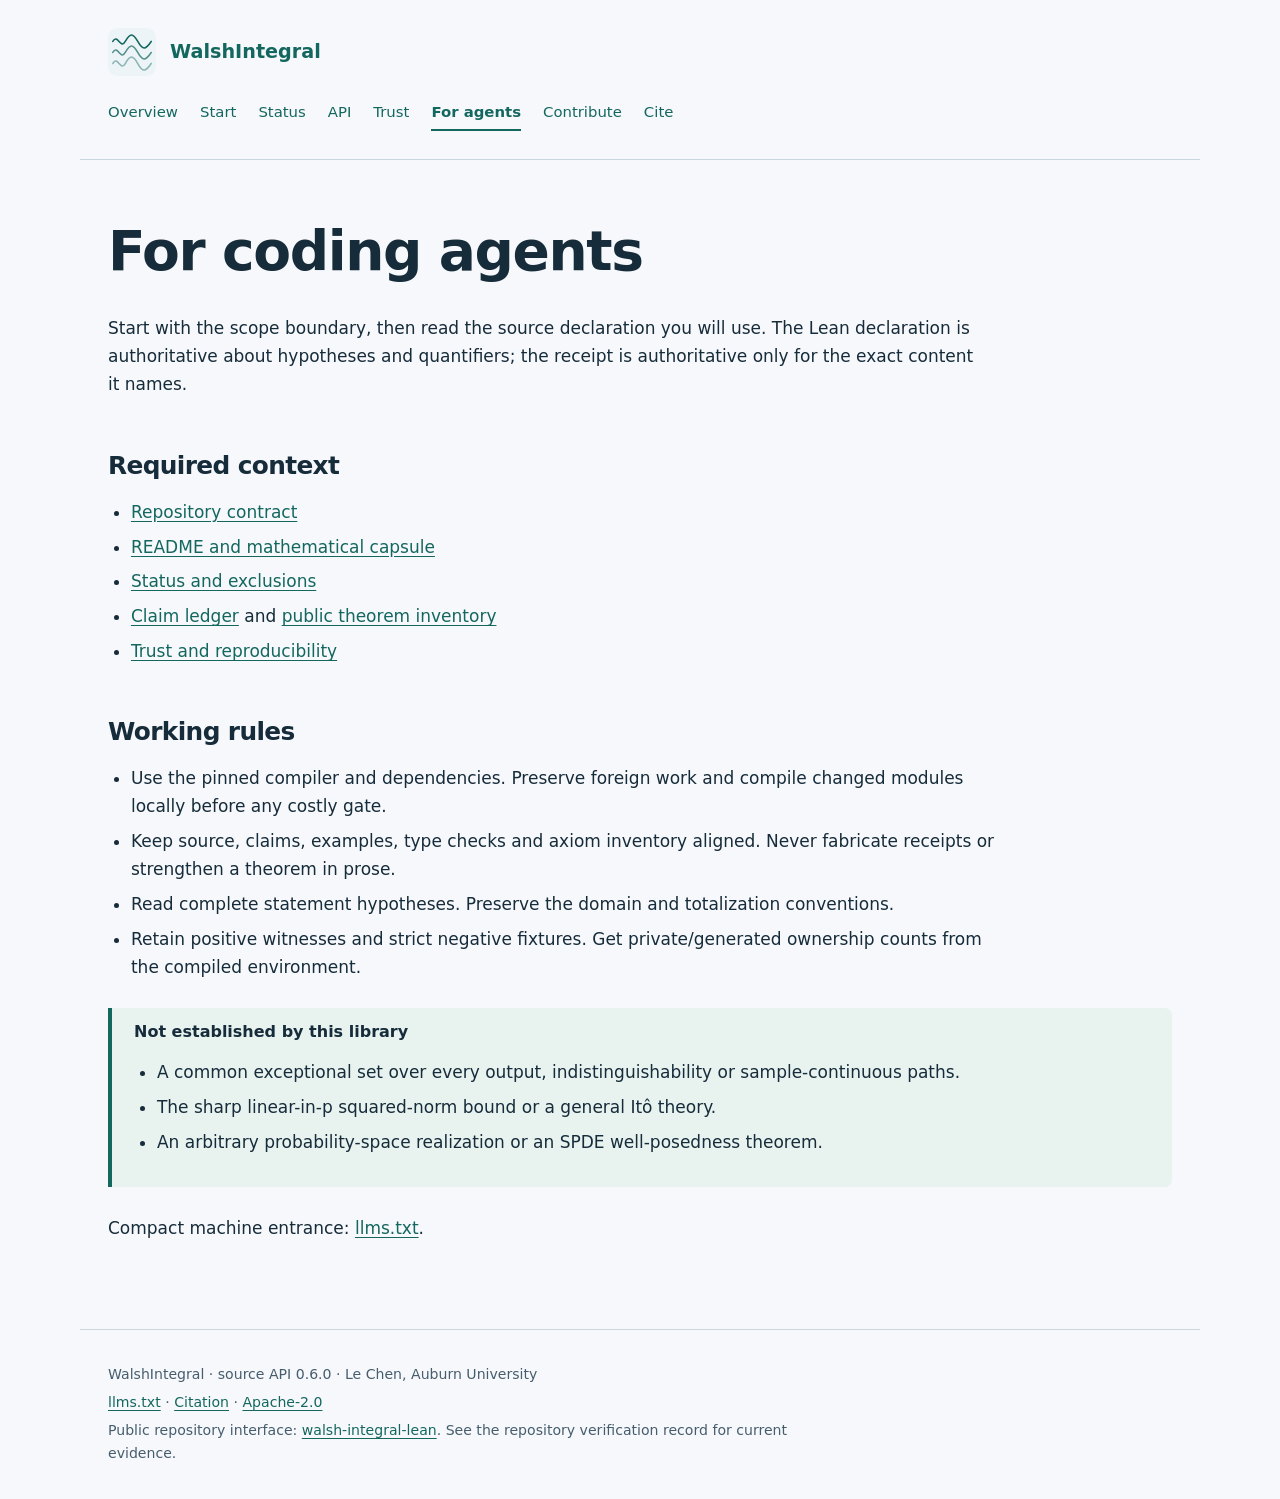
==== docs/agents.html @ 128b3637 "Release WalshIntegral source API 0.6.0" ====
<!doctype html>
<html lang="en"><head><meta charset="utf-8"><meta name="viewport" content="width=device-width,initial-scale=1"><meta name="description" content="Constructed space-time white noise, the Walsh L² integral, explicit real-p bounds and predictable convolution versions."><title>For agents · WalshIntegral</title><link rel="stylesheet" href="assets/site.css"><link rel="icon" href="assets/mark.svg"></head><body class="walsh"><a class="skip" href="#content">Skip to content</a><header><a class="brand" href="index.html"><img src="assets/mark.svg" alt=""><span>WalshIntegral</span></a><nav aria-label="Main navigation"><a href="index.html">Overview</a><a href="getting-started.html">Start</a><a href="status.html">Status</a><a href="api.html">API</a><a href="trust.html">Trust</a><a href="agents.html" aria-current="page">For agents</a><a href="contributing.html">Contribute</a><a href="citation.html">Cite</a></nav></header><main id="content"><h1>For coding agents</h1><p>Start with the scope boundary, then read the source declaration you will use. The Lean declaration is authoritative about hypotheses and quantifiers; the receipt is authoritative only for the exact content it names.</p><h2>Required context</h2><ul><li><a href="source/AGENTS.md">Repository contract</a></li><li><a href="source/README.md">README and mathematical capsule</a></li><li><a href="status.html">Status and exclusions</a></li><li><a href="source/claims.yaml">Claim ledger</a> and <a href="source/THEOREM_INVENTORY.txt">public theorem inventory</a></li><li><a href="trust.html">Trust and reproducibility</a></li></ul><h2>Working rules</h2><ul><li>Use the pinned compiler and dependencies. Preserve foreign work and compile changed modules locally before any costly gate.</li><li>Keep source, claims, examples, type checks and axiom inventory aligned. Never fabricate receipts or strengthen a theorem in prose.</li><li>Read complete statement hypotheses. Preserve the domain and totalization conventions.</li><li>Retain positive witnesses and strict negative fixtures. Get private/generated ownership counts from the compiled environment.</li></ul><aside class="boundary" aria-labelledby="boundary-title"><h2 id="boundary-title">Not established by this library</h2><ul><li>A common exceptional set over every output, indistinguishability or sample-continuous paths.</li><li>The sharp linear-in-p squared-norm bound or a general Itô theory.</li><li>An arbitrary probability-space realization or an SPDE well-posedness theorem.</li></ul></aside><p>Compact machine entrance: <a href="llms.txt">llms.txt</a>.</p></main><footer><p>WalshIntegral · source API 0.6.0 · Le Chen, Auburn University</p><p><a href="llms.txt">llms.txt</a> · <a href="source/CITATION.cff">Citation</a> · <a href="source/LICENSE">Apache-2.0</a></p><p>Public repository interface: <a href="https://github.com/chenle02/walsh-integral-lean">walsh-integral-lean</a>. See the repository verification record for current evidence.</p></footer></body></html>
---- docs/assets/site.css ----
:root{color-scheme:light dark;--bg:#f6f8fb;--paper:#fff;--ink:#172c3a;--muted:#465d6d;--line:#cbd7df;--accent:#174f79;--soft:#eaf1f7;--warn:#6a4816;--warnbg:#fff4db;--code:#edf2f7}
*{box-sizing:border-box}body{margin:0;background:var(--bg);color:var(--ink);font:17px/1.65 system-ui,-apple-system,BlinkMacSystemFont,'Segoe UI',sans-serif}a{color:var(--accent);text-underline-offset:.2em}a:hover{text-decoration-thickness:2px}a:focus-visible{outline:3px solid var(--accent);outline-offset:5px}header,main,footer{max-width:1120px;margin:auto;padding:28px}header{border-bottom:1px solid var(--line)}.brand{display:flex;align-items:center;gap:14px;font-size:1.2rem;font-weight:750;text-decoration:none}.brand img{width:48px;height:48px}nav{display:flex;flex-wrap:wrap;gap:8px 22px;margin-top:20px;font-size:.93rem}nav a{padding:4px 0;text-decoration:none}nav a[aria-current=page]{border-bottom:2px solid var(--accent);font-weight:700}.skip{position:absolute;left:12px;top:-90px;background:var(--paper);padding:12px;z-index:2}.skip:focus{top:10px}main{min-height:65vh;padding-top:42px;padding-bottom:70px}h1,h2,h3{line-height:1.2;letter-spacing:-.025em}h1{font-size:clamp(2.15rem,4.3vw,3.5rem);max-width:18ch;margin:.3em 0 .55em}h2{font-size:1.55rem;margin:2.1em 0 .7em}h3{font-size:1.12rem}p,li{max-width:80ch}.lead{font-size:1.18rem;color:var(--muted);max-width:65ch}.eyebrow{font-size:.8rem;text-transform:uppercase;letter-spacing:.13em;font-weight:750;color:var(--accent)}.hero{display:grid;grid-template-columns:minmax(0,1fr) 150px;gap:45px;align-items:center}.hero>img{width:150px;height:150px}.badge{display:inline-block;padding:5px 11px;border:1px solid var(--line);border-radius:30px;font-size:.8rem;color:var(--muted)}.actions{display:flex;flex-wrap:wrap;gap:12px;margin:25px 0}.button{background:var(--accent);color:#fff;text-decoration:none;padding:10px 19px;border-radius:7px;font-weight:650}.button.secondary{background:var(--paper);color:var(--accent);border:1px solid var(--line)}.boundary{border-left:4px solid var(--accent);background:var(--soft);padding:14px 22px;margin:27px 0;border-radius:0 7px 7px 0}.boundary h2{margin:0;font-size:1rem;letter-spacing:0}.cards{display:grid;grid-template-columns:repeat(3,minmax(0,1fr));gap:16px}.card{display:block;min-width:0;background:var(--paper);border:1px solid var(--line);border-radius:10px;padding:22px;text-decoration:none}.card strong,.card span{display:block}.card strong{margin-bottom:8px}.card span{color:var(--muted);font-size:.92rem}.card:hover{border-color:var(--accent)}code{font: .88em/1.5 ui-monospace,SFMono-Regular,Consolas,monospace;overflow-wrap:anywhere}pre{white-space:pre;overflow:auto;max-width:100%;padding:20px;background:var(--code);border:1px solid var(--line);border-radius:8px}pre code{overflow-wrap:normal}table{width:100%;border-collapse:collapse;font-size:.92rem}td,th{vertical-align:top;text-align:left;padding:14px 12px;border-bottom:1px solid var(--line);overflow-wrap:anywhere}.table-scroll{max-width:100%;overflow-x:auto}.claim{background:var(--paper);border:1px solid var(--line);border-radius:9px;padding:20px 24px;margin:16px 0}.claim h2{margin:0 0 8px;font-size:1.05rem;letter-spacing:0}.claim p{margin:9px 0}.meta{font-size:.85rem;color:var(--muted)}footer{border-top:1px solid var(--line);font-size:.88rem;color:var(--muted)}footer p{margin:.35em 0}.quiet{color:var(--muted)}.credits{font-size:.9rem}ul{padding-left:1.35em}li{margin:.4em 0}hr{border:0;border-top:1px solid var(--line);margin:35px 0}body.walsh{--accent:#14675f;--soft:#e8f3f0}
@media(prefers-color-scheme:dark){:root{--bg:#101c26;--paper:#152633;--ink:#e4edf2;--muted:#b0c3cf;--line:#3e5667;--accent:#94c9ef;--soft:#1d3345;--warn:#f0cd8a;--warnbg:#352d1d;--code:#172b3b}body.walsh{--accent:#96d9cb;--soft:#1a3735}.button{color:#102330}}
@media(max-width:760px){.cards{grid-template-columns:repeat(2,minmax(0,1fr))}.hero{grid-template-columns:minmax(0,1fr) 85px;gap:20px}.hero>img{width:85px;height:85px}}
@media(max-width:480px){header,main,footer{padding:20px}.hero{display:block}.hero>img{display:none}.cards{grid-template-columns:1fr}nav{gap:6px 17px}td,th{padding:11px 8px}.claim{padding:17px}.lead{font-size:1.08rem}h1{max-width:22ch}}
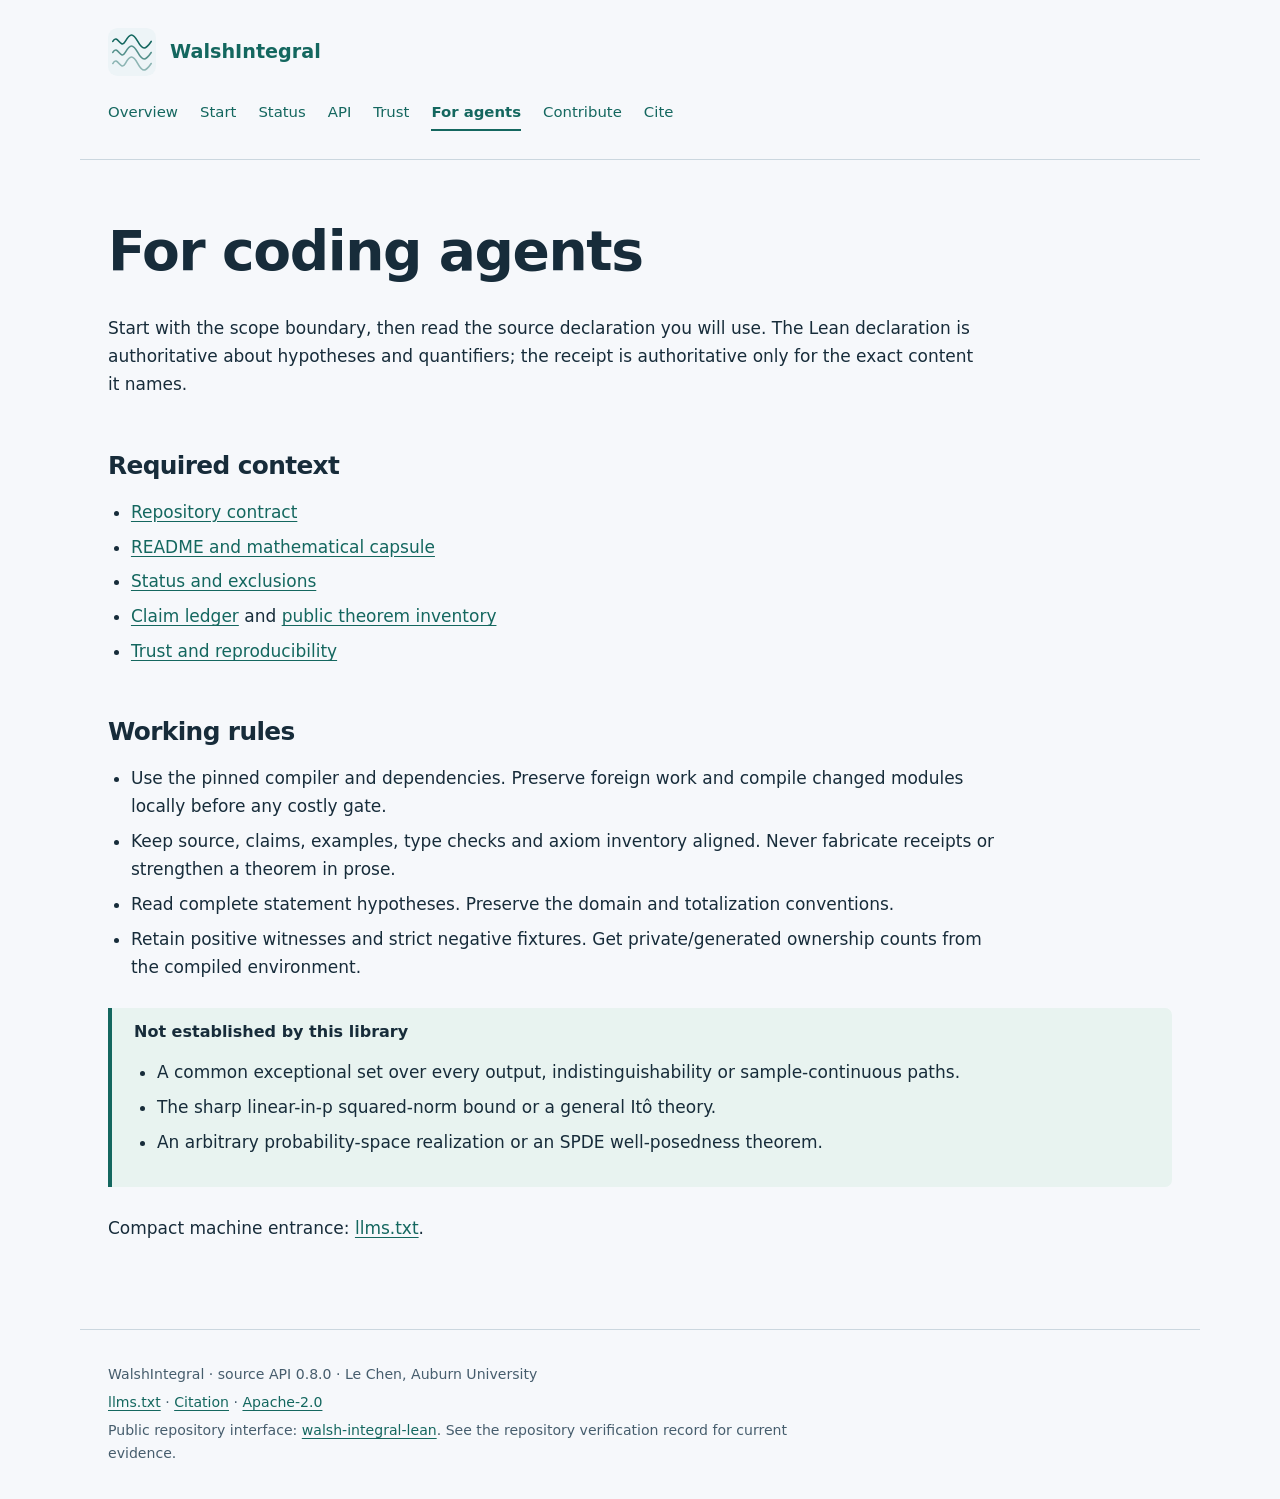
==== commit 35bc9935: "docs: prepare WalshIntegral 0.8.0 release candidate Bump release metadata to 0.8.0 (lakefile.toml, C" ====
--- a/docs/agents.html
+++ b/docs/agents.html
@@ -1,2 +1,2 @@
 <!doctype html>
-<html lang="en"><head><meta charset="utf-8"><meta name="viewport" content="width=device-width,initial-scale=1"><meta name="description" content="Constructed space-time white noise, the Walsh L² integral, explicit real-p bounds and predictable convolution versions."><title>For agents · WalshIntegral</title><link rel="stylesheet" href="assets/site.css"><link rel="icon" href="assets/mark.svg"></head><body class="walsh"><a class="skip" href="#content">Skip to content</a><header><a class="brand" href="index.html"><img src="assets/mark.svg" alt=""><span>WalshIntegral</span></a><nav aria-label="Main navigation"><a href="index.html">Overview</a><a href="getting-started.html">Start</a><a href="status.html">Status</a><a href="api.html">API</a><a href="trust.html">Trust</a><a href="agents.html" aria-current="page">For agents</a><a href="contributing.html">Contribute</a><a href="citation.html">Cite</a></nav></header><main id="content"><h1>For coding agents</h1><p>Start with the scope boundary, then read the source declaration you will use. The Lean declaration is authoritative about hypotheses and quantifiers; the receipt is authoritative only for the exact content it names.</p><h2>Required context</h2><ul><li><a href="source/AGENTS.md">Repository contract</a></li><li><a href="source/README.md">README and mathematical capsule</a></li><li><a href="status.html">Status and exclusions</a></li><li><a href="source/claims.yaml">Claim ledger</a> and <a href="source/THEOREM_INVENTORY.txt">public theorem inventory</a></li><li><a href="trust.html">Trust and reproducibility</a></li></ul><h2>Working rules</h2><ul><li>Use the pinned compiler and dependencies. Preserve foreign work and compile changed modules locally before any costly gate.</li><li>Keep source, claims, examples, type checks and axiom inventory aligned. Never fabricate receipts or strengthen a theorem in prose.</li><li>Read complete statement hypotheses. Preserve the domain and totalization conventions.</li><li>Retain positive witnesses and strict negative fixtures. Get private/generated ownership counts from the compiled environment.</li></ul><aside class="boundary" aria-labelledby="boundary-title"><h2 id="boundary-title">Not established by this library</h2><ul><li>A common exceptional set over every output, indistinguishability or sample-continuous paths.</li><li>The sharp linear-in-p squared-norm bound or a general Itô theory.</li><li>An arbitrary probability-space realization or an SPDE well-posedness theorem.</li></ul></aside><p>Compact machine entrance: <a href="llms.txt">llms.txt</a>.</p></main><footer><p>WalshIntegral · source API 0.6.0 · Le Chen, Auburn University</p><p><a href="llms.txt">llms.txt</a> · <a href="source/CITATION.cff">Citation</a> · <a href="source/LICENSE">Apache-2.0</a></p><p>Public repository interface: <a href="https://github.com/chenle02/walsh-integral-lean">walsh-integral-lean</a>. See the repository verification record for current evidence.</p></footer></body></html>
+<html lang="en"><head><meta charset="utf-8"><meta name="viewport" content="width=device-width,initial-scale=1"><meta name="description" content="Constructed space-time white noise, the Walsh L² integral, explicit real-p bounds and predictable convolution versions."><title>For agents · WalshIntegral</title><link rel="stylesheet" href="assets/site.css"><link rel="icon" href="assets/mark.svg"></head><body class="walsh"><a class="skip" href="#content">Skip to content</a><header><a class="brand" href="index.html"><img src="assets/mark.svg" alt=""><span>WalshIntegral</span></a><nav aria-label="Main navigation"><a href="index.html">Overview</a><a href="getting-started.html">Start</a><a href="status.html">Status</a><a href="api.html">API</a><a href="trust.html">Trust</a><a href="agents.html" aria-current="page">For agents</a><a href="contributing.html">Contribute</a><a href="citation.html">Cite</a></nav></header><main id="content"><h1>For coding agents</h1><p>Start with the scope boundary, then read the source declaration you will use. The Lean declaration is authoritative about hypotheses and quantifiers; the receipt is authoritative only for the exact content it names.</p><h2>Required context</h2><ul><li><a href="source/AGENTS.md">Repository contract</a></li><li><a href="source/README.md">README and mathematical capsule</a></li><li><a href="status.html">Status and exclusions</a></li><li><a href="source/claims.yaml">Claim ledger</a> and <a href="source/THEOREM_INVENTORY.txt">public theorem inventory</a></li><li><a href="trust.html">Trust and reproducibility</a></li></ul><h2>Working rules</h2><ul><li>Use the pinned compiler and dependencies. Preserve foreign work and compile changed modules locally before any costly gate.</li><li>Keep source, claims, examples, type checks and axiom inventory aligned. Never fabricate receipts or strengthen a theorem in prose.</li><li>Read complete statement hypotheses. Preserve the domain and totalization conventions.</li><li>Retain positive witnesses and strict negative fixtures. Get private/generated ownership counts from the compiled environment.</li></ul><aside class="boundary" aria-labelledby="boundary-title"><h2 id="boundary-title">Not established by this library</h2><ul><li>A common exceptional set over every output, indistinguishability or sample-continuous paths.</li><li>The sharp linear-in-p squared-norm bound or a general Itô theory.</li><li>An arbitrary probability-space realization or an SPDE well-posedness theorem.</li></ul></aside><p>Compact machine entrance: <a href="llms.txt">llms.txt</a>.</p></main><footer><p>WalshIntegral · source API 0.8.0 · Le Chen, Auburn University</p><p><a href="llms.txt">llms.txt</a> · <a href="source/CITATION.cff">Citation</a> · <a href="source/LICENSE">Apache-2.0</a></p><p>Public repository interface: <a href="https://github.com/chenle02/walsh-integral-lean">walsh-integral-lean</a>. See the repository verification record for current evidence.</p></footer></body></html>
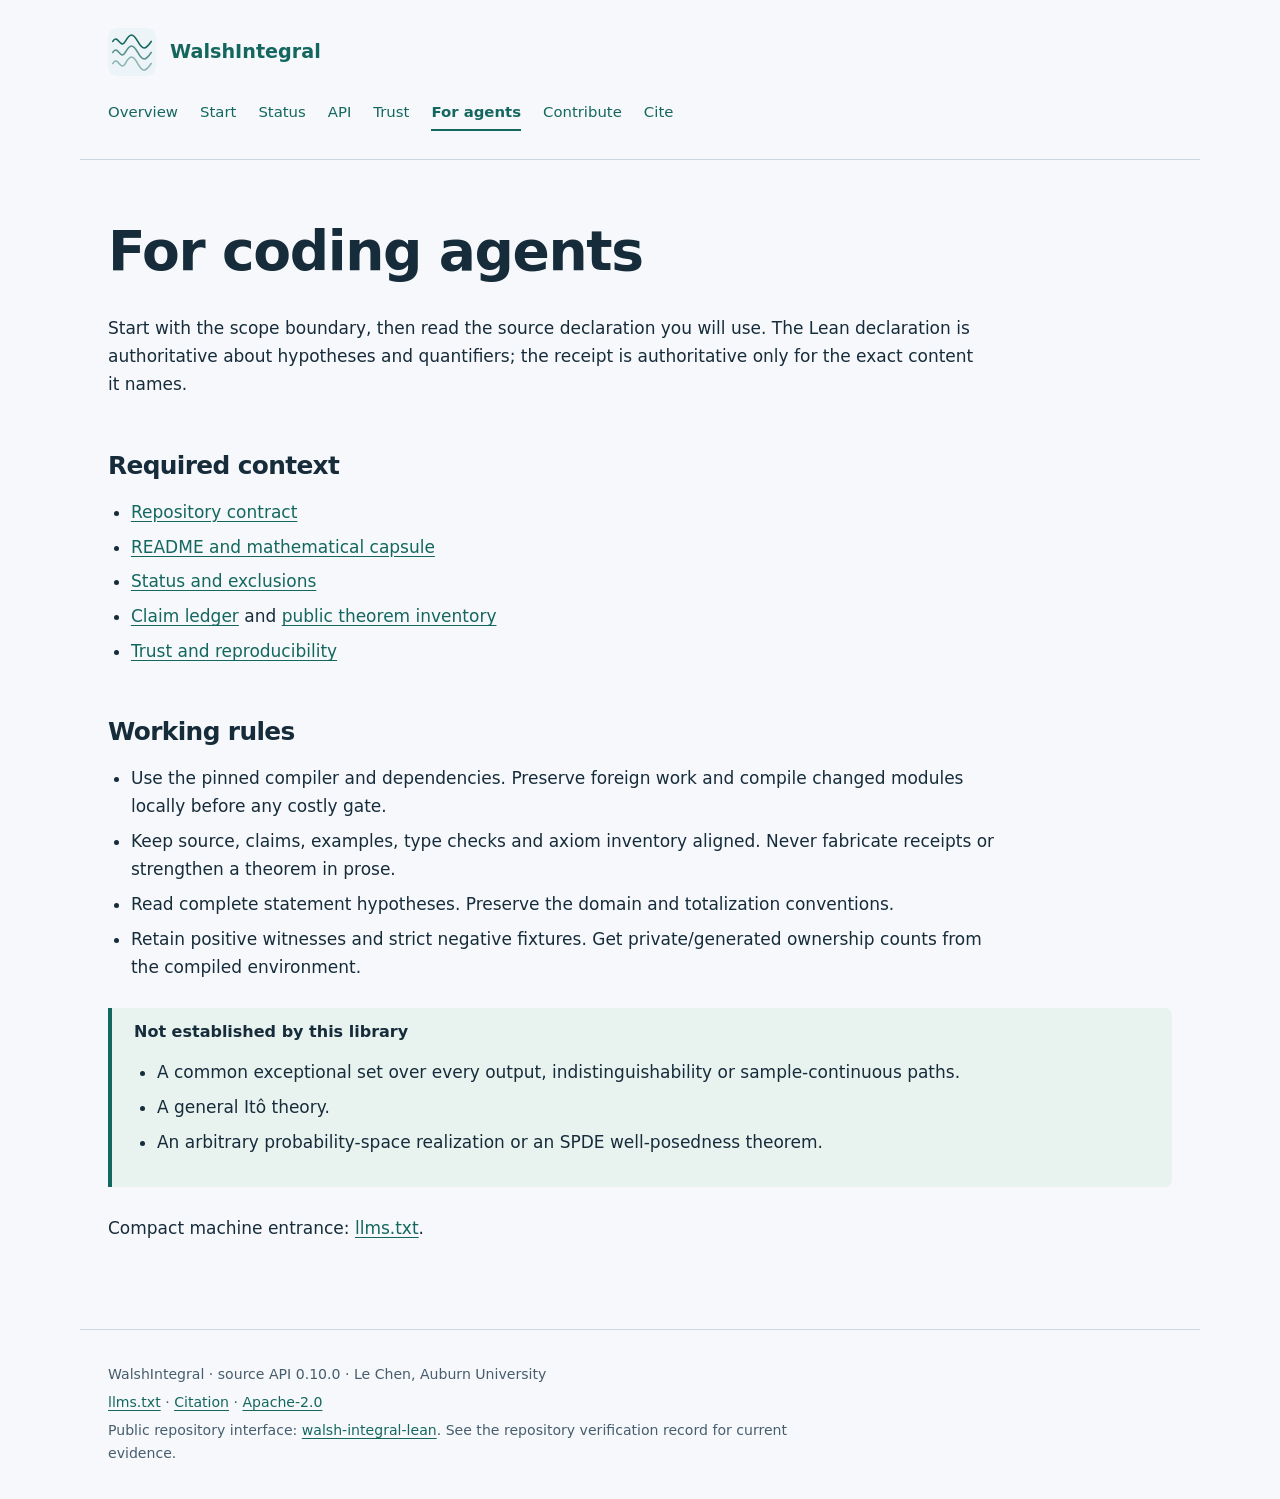
==== commit fbe62e48: "docs: prepare WalshIntegral 0.10.0 release candidate Bump release metadata to 0.10.0 (lakefile.toml," ====
--- a/docs/agents.html
+++ b/docs/agents.html
@@ -1,2 +1,2 @@
 <!doctype html>
-<html lang="en"><head><meta charset="utf-8"><meta name="viewport" content="width=device-width,initial-scale=1"><meta name="description" content="Constructed space-time white noise, the Walsh L² integral, explicit real-p bounds and predictable convolution versions."><title>For agents · WalshIntegral</title><link rel="stylesheet" href="assets/site.css"><link rel="icon" href="assets/mark.svg"></head><body class="walsh"><a class="skip" href="#content">Skip to content</a><header><a class="brand" href="index.html"><img src="assets/mark.svg" alt=""><span>WalshIntegral</span></a><nav aria-label="Main navigation"><a href="index.html">Overview</a><a href="getting-started.html">Start</a><a href="status.html">Status</a><a href="api.html">API</a><a href="trust.html">Trust</a><a href="agents.html" aria-current="page">For agents</a><a href="contributing.html">Contribute</a><a href="citation.html">Cite</a></nav></header><main id="content"><h1>For coding agents</h1><p>Start with the scope boundary, then read the source declaration you will use. The Lean declaration is authoritative about hypotheses and quantifiers; the receipt is authoritative only for the exact content it names.</p><h2>Required context</h2><ul><li><a href="source/AGENTS.md">Repository contract</a></li><li><a href="source/README.md">README and mathematical capsule</a></li><li><a href="status.html">Status and exclusions</a></li><li><a href="source/claims.yaml">Claim ledger</a> and <a href="source/THEOREM_INVENTORY.txt">public theorem inventory</a></li><li><a href="trust.html">Trust and reproducibility</a></li></ul><h2>Working rules</h2><ul><li>Use the pinned compiler and dependencies. Preserve foreign work and compile changed modules locally before any costly gate.</li><li>Keep source, claims, examples, type checks and axiom inventory aligned. Never fabricate receipts or strengthen a theorem in prose.</li><li>Read complete statement hypotheses. Preserve the domain and totalization conventions.</li><li>Retain positive witnesses and strict negative fixtures. Get private/generated ownership counts from the compiled environment.</li></ul><aside class="boundary" aria-labelledby="boundary-title"><h2 id="boundary-title">Not established by this library</h2><ul><li>A common exceptional set over every output, indistinguishability or sample-continuous paths.</li><li>The sharp linear-in-p squared-norm bound or a general Itô theory.</li><li>An arbitrary probability-space realization or an SPDE well-posedness theorem.</li></ul></aside><p>Compact machine entrance: <a href="llms.txt">llms.txt</a>.</p></main><footer><p>WalshIntegral · source API 0.8.0 · Le Chen, Auburn University</p><p><a href="llms.txt">llms.txt</a> · <a href="source/CITATION.cff">Citation</a> · <a href="source/LICENSE">Apache-2.0</a></p><p>Public repository interface: <a href="https://github.com/chenle02/walsh-integral-lean">walsh-integral-lean</a>. See the repository verification record for current evidence.</p></footer></body></html>
+<html lang="en"><head><meta charset="utf-8"><meta name="viewport" content="width=device-width,initial-scale=1"><meta name="description" content="Constructed space-time white noise, the Walsh L² integral, explicit real-p bounds and predictable convolution versions."><title>For agents · WalshIntegral</title><link rel="stylesheet" href="assets/site.css"><link rel="icon" href="assets/mark.svg"></head><body class="walsh"><a class="skip" href="#content">Skip to content</a><header><a class="brand" href="index.html"><img src="assets/mark.svg" alt=""><span>WalshIntegral</span></a><nav aria-label="Main navigation"><a href="index.html">Overview</a><a href="getting-started.html">Start</a><a href="status.html">Status</a><a href="api.html">API</a><a href="trust.html">Trust</a><a href="agents.html" aria-current="page">For agents</a><a href="contributing.html">Contribute</a><a href="citation.html">Cite</a></nav></header><main id="content"><h1>For coding agents</h1><p>Start with the scope boundary, then read the source declaration you will use. The Lean declaration is authoritative about hypotheses and quantifiers; the receipt is authoritative only for the exact content it names.</p><h2>Required context</h2><ul><li><a href="source/AGENTS.md">Repository contract</a></li><li><a href="source/README.md">README and mathematical capsule</a></li><li><a href="status.html">Status and exclusions</a></li><li><a href="source/claims.yaml">Claim ledger</a> and <a href="source/THEOREM_INVENTORY.txt">public theorem inventory</a></li><li><a href="trust.html">Trust and reproducibility</a></li></ul><h2>Working rules</h2><ul><li>Use the pinned compiler and dependencies. Preserve foreign work and compile changed modules locally before any costly gate.</li><li>Keep source, claims, examples, type checks and axiom inventory aligned. Never fabricate receipts or strengthen a theorem in prose.</li><li>Read complete statement hypotheses. Preserve the domain and totalization conventions.</li><li>Retain positive witnesses and strict negative fixtures. Get private/generated ownership counts from the compiled environment.</li></ul><aside class="boundary" aria-labelledby="boundary-title"><h2 id="boundary-title">Not established by this library</h2><ul><li>A common exceptional set over every output, indistinguishability or sample-continuous paths.</li><li>A general Itô theory.</li><li>An arbitrary probability-space realization or an SPDE well-posedness theorem.</li></ul></aside><p>Compact machine entrance: <a href="llms.txt">llms.txt</a>.</p></main><footer><p>WalshIntegral · source API 0.10.0 · Le Chen, Auburn University</p><p><a href="llms.txt">llms.txt</a> · <a href="source/CITATION.cff">Citation</a> · <a href="source/LICENSE">Apache-2.0</a></p><p>Public repository interface: <a href="https://github.com/chenle02/walsh-integral-lean">walsh-integral-lean</a>. See the repository verification record for current evidence.</p></footer></body></html>
